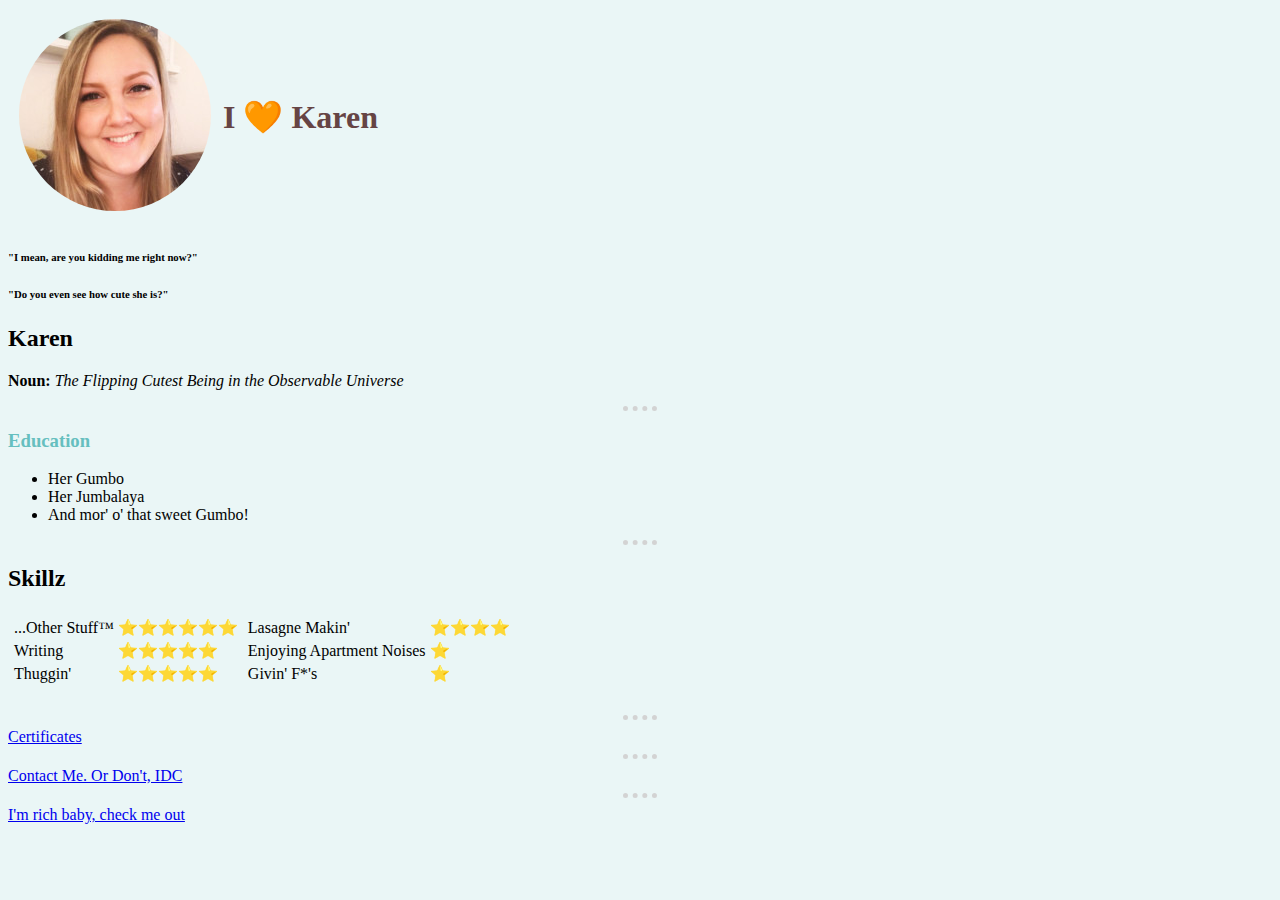
==== index.html @ 260be88f "Edited CSS" ====
<!DOCTYPE html>
<html>
  <head>
    <meta charset="utf-8">
    <title>Facts about she who is cutest </title>
    <link rel="stylesheet" href="/CSS/Styles.css">

  </head>
   <body style="background-color: #EAF6F6;">
    <table cellspacing="10">
     <tr>
       <td><img src="Images\Karen.jpg" alt="Karen cute being"></td>
       <td><h1>I 🧡 Karen</h1></td>
       <!-- <td><img src="images\Karen1.jpg" alt="Karen cute being"></td>
       <td><img src="images\circle-cropped.png" alt="Karen cute being"></td> -->
     </tr>
   </table>

     <h6>"I mean, are you kidding me right now?"</h6>
     <h6>"Do you even see how cute she is?"</h6>
<!--<img src="images\Karen.jpg" alt="Karen cute being"><img src="images\Karen1.jpg" alt="Karen cute being">
    <img src="images\Karen.jpg" alt="Karen cute being"><img src="images\Karen1.jpg" alt="Karen cute being">
    <img src="images\Karen.jpg" alt="Karen cute being"><img src="images\Karen1.jpg" alt="Karen cute being">
    <img src="images\Karen.jpg" alt="Karen cute being"><img src="images\Karen1.jpg" alt="Karen cute being">-->
<!--<h4>Login <input type="email" name=?></h4>-->
    <p>
     <h2> <strong>Karen</strong> </h2>
      <strong> Noun: </strong><em> The Flipping Cutest Being in the Observable Universe</em></p>
    <hr>
    <h3>Education</h3>
     <ul>
      <li>Her Gumbo</li>
      <li>Her Jumbalaya</li>
      <li>And mor' o' that sweet Gumbo!</li>
     </ul>
    <hr>
     <h2>Skillz</h2>

     <table>
       <tr>
         <td>
           <table>
             <tr>
               <td>...Other Stuff™</td>
               <td>⭐⭐⭐⭐⭐⭐</td>
             </tr>
             <tr>
               <td>Writing</td>
               <td>⭐⭐⭐⭐⭐</td>
             </tr>
             <tr>
               <td>Thuggin'</td>
               <td>⭐⭐⭐⭐⭐</td>
             </tr>
           </table>
         </td>
         <td>
           <table>
             <tr>
               <td>Lasagne Makin'</td>
               <td>⭐⭐⭐⭐</td>
             </tr>
             <tr>
               <td>Enjoying Apartment Noises</td>
               <td>⭐</td>
             </tr>
             <tr>
               <td>Givin' F*'s</td>
               <td>⭐</td>
             </tr>
           </table>
         </td>
       </tr>
     </table>
<!--       <p>
         <table>
           <tr>
             <td>...Other Stuff™</td>
             <td>⭐⭐⭐⭐⭐⭐</td>
             <td>Lasagne Makin'</td>
             <td>⭐⭐⭐⭐</td>
           </tr>
           <tr>
             <td>Writing</td>
             <td>⭐⭐⭐⭐⭐</td>
             <td>Enjoying Apartment Noises</td>
             <td>⭐</td>
           </tr>
           <tr>
             <td>Thuggin'</td>
             <td>⭐⭐⭐⭐⭐</td>
             <td>Givin' F*'s</td>
             <td>⭐</td>
           </tr>
         </table>
       </p>
-->
    <br>
    <hr>
    <a target="_blank" href="Certificates.html">Certificates</a>
    <br>
    <hr>
    <a target="_blank" href="Contact Me.html">Contact Me. Or Don't, IDC</a>
    <br>
    <hr>
    <a target="_blank" href="Experience.html">I'm rich baby, check me out</a>
<!--   <h3>Certificates</h3>
    <ol>
      <li>Extra Terrestrial</li>
      <li>Running over green pedestrians</li>
      <li>in a spaceship, while they're <a target="_blank" href="images\Karen.jpg">screaming</a> at me</li>
      <li>lets just be friends!</li>
    </ol>
-->


   </body>
 </html>
---- CSS/Styles.css ----
body {
  background-color: #EAF6F6;
}

h1 {
  color: #644;
}

h3 {
  color: #66BFBF;
}

hr {
  border-style: none;
  border-top-style: dotted;
  border-color: lightgrey;
  border-width: 5px;
  width: 2.75%;
}
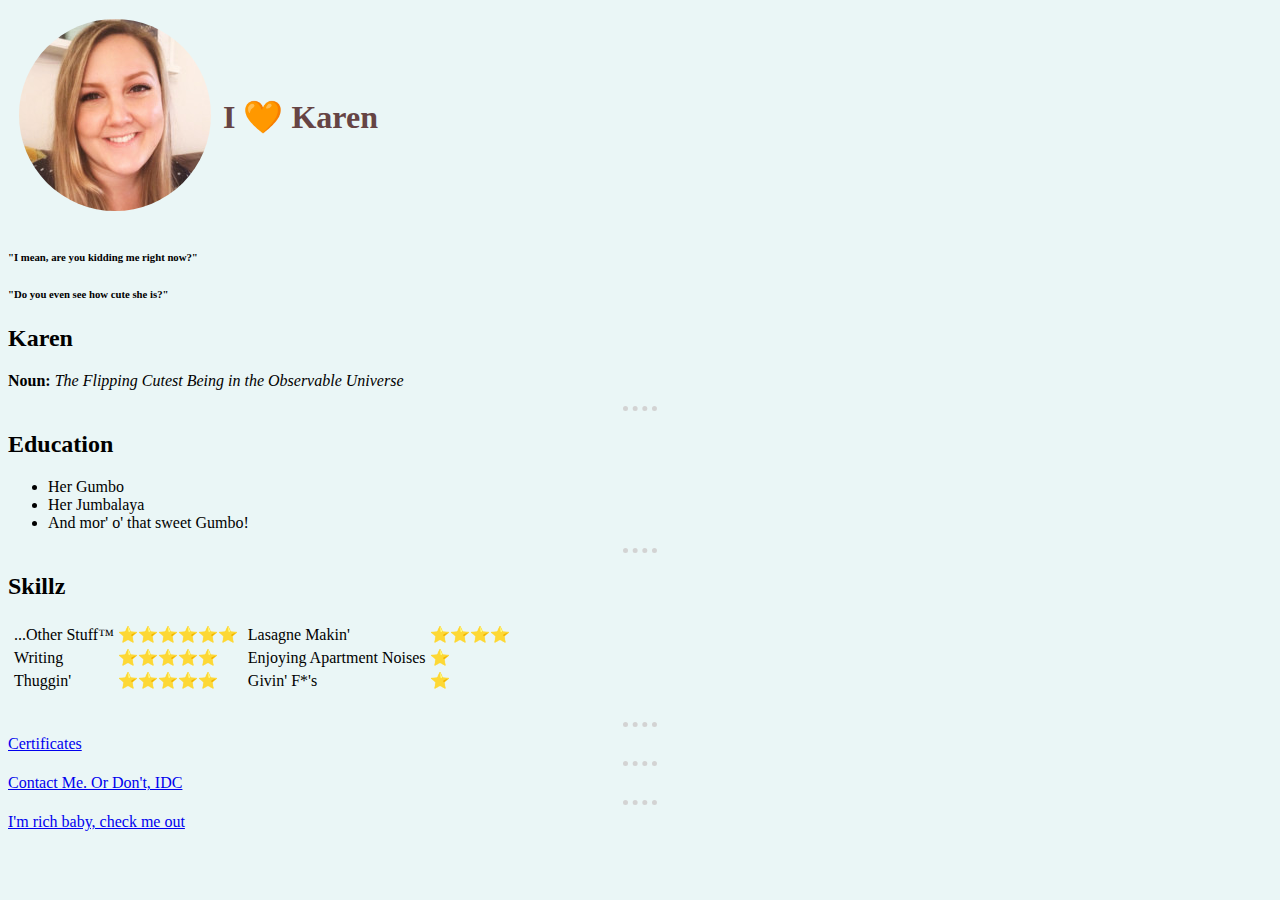
==== commit eb86f843: "edited title" ====
--- a/index.html
+++ b/index.html
@@ -27,7 +27,7 @@
      <h2> <strong>Karen</strong> </h2>
       <strong> Noun: </strong><em> The Flipping Cutest Being in the Observable Universe</em></p>
     <hr>
-    <h3>Education</h3>
+    <h2>Education</h2>
      <ul>
       <li>Her Gumbo</li>
       <li>Her Jumbalaya</li>
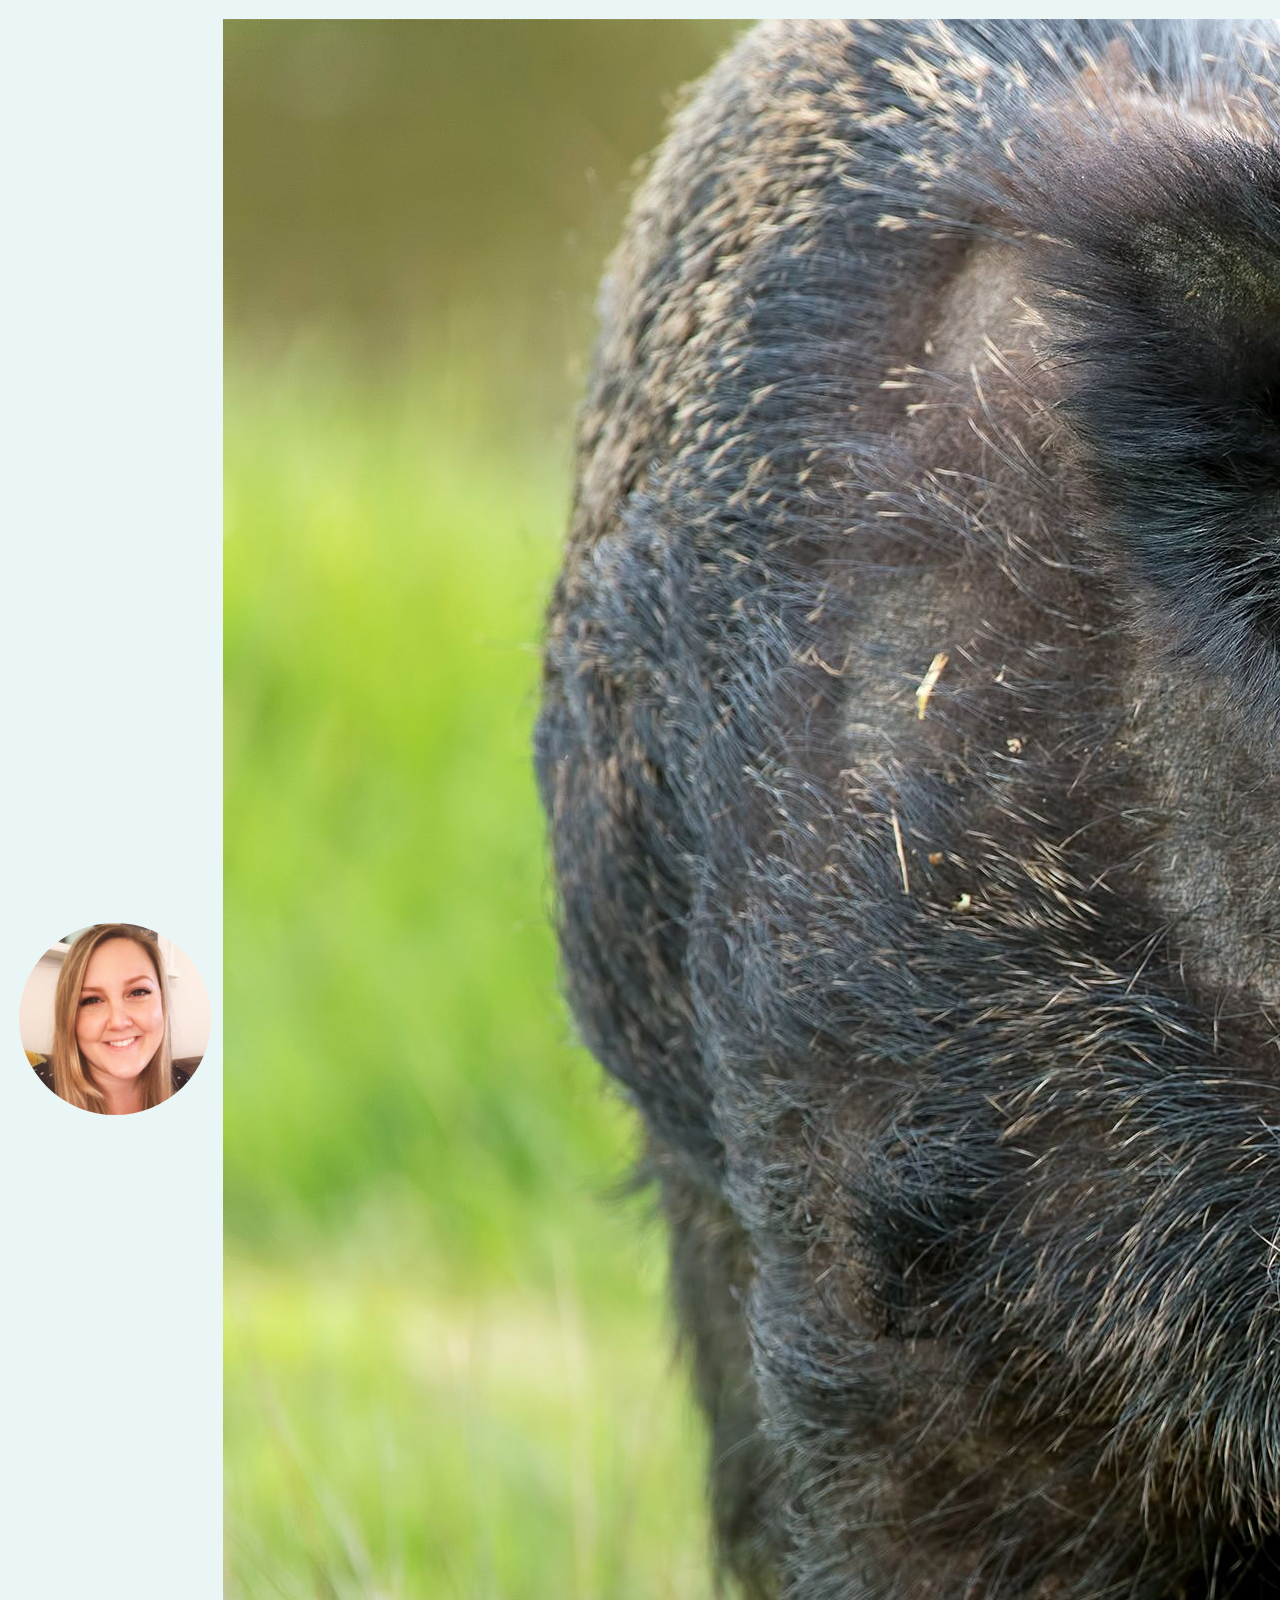
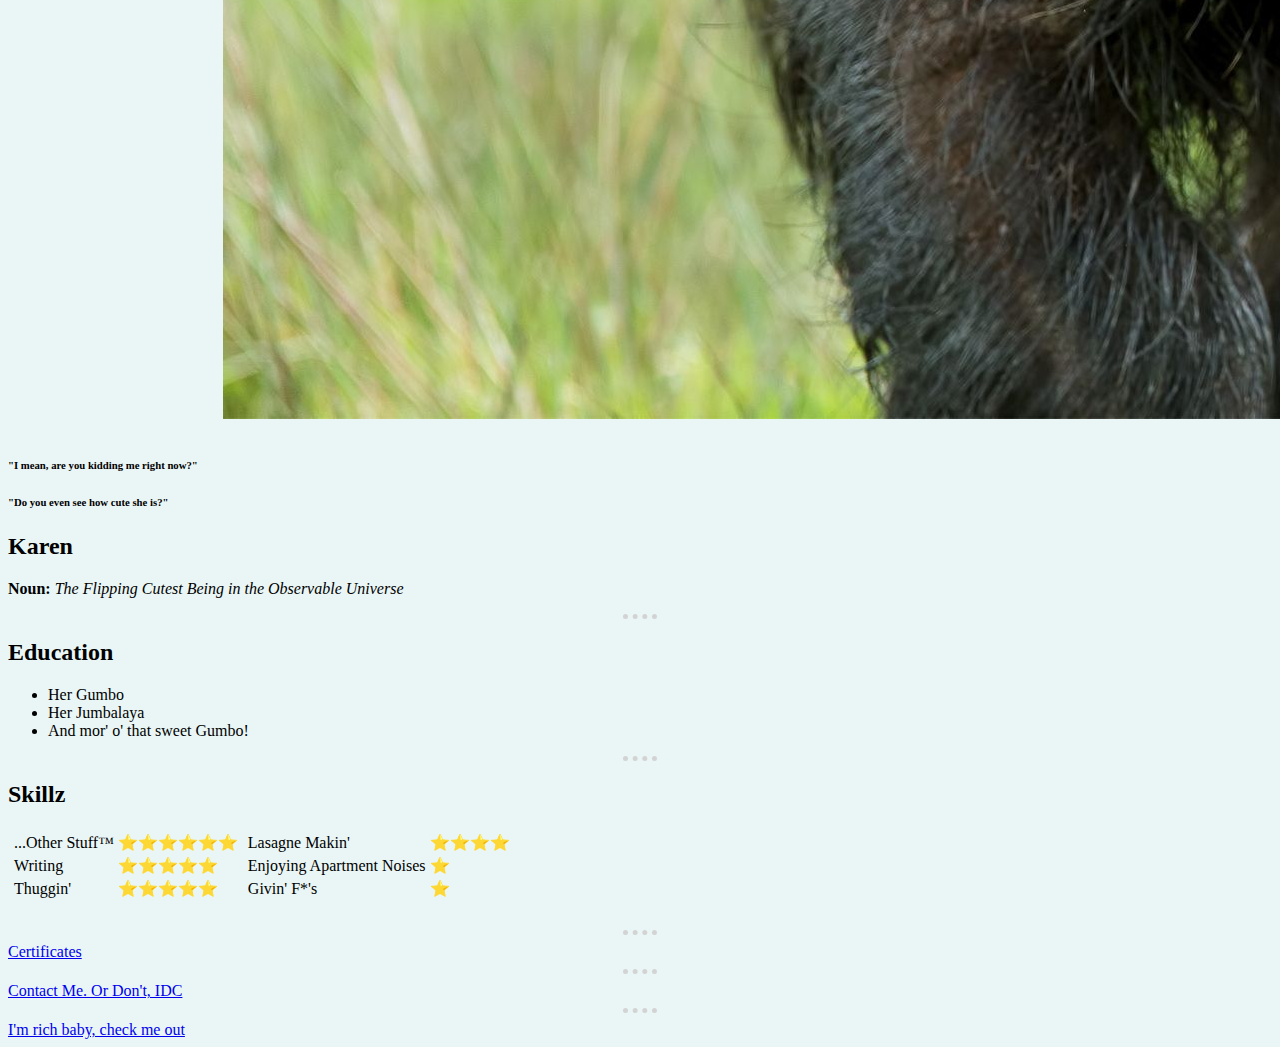
==== commit dbeac978: "Added Ben" ====
--- a/index.html
+++ b/index.html
@@ -10,6 +10,7 @@
     <table cellspacing="10">
      <tr>
        <td><img src="Images\Karen.jpg" alt="Karen cute being"></td>
+       <td><img src="Images\Ben.jpg" alt="Ben being Ben"></td>
        <td><h1>I 🧡 Karen</h1></td>
        <!-- <td><img src="images\Karen1.jpg" alt="Karen cute being"></td>
        <td><img src="images\circle-cropped.png" alt="Karen cute being"></td> -->
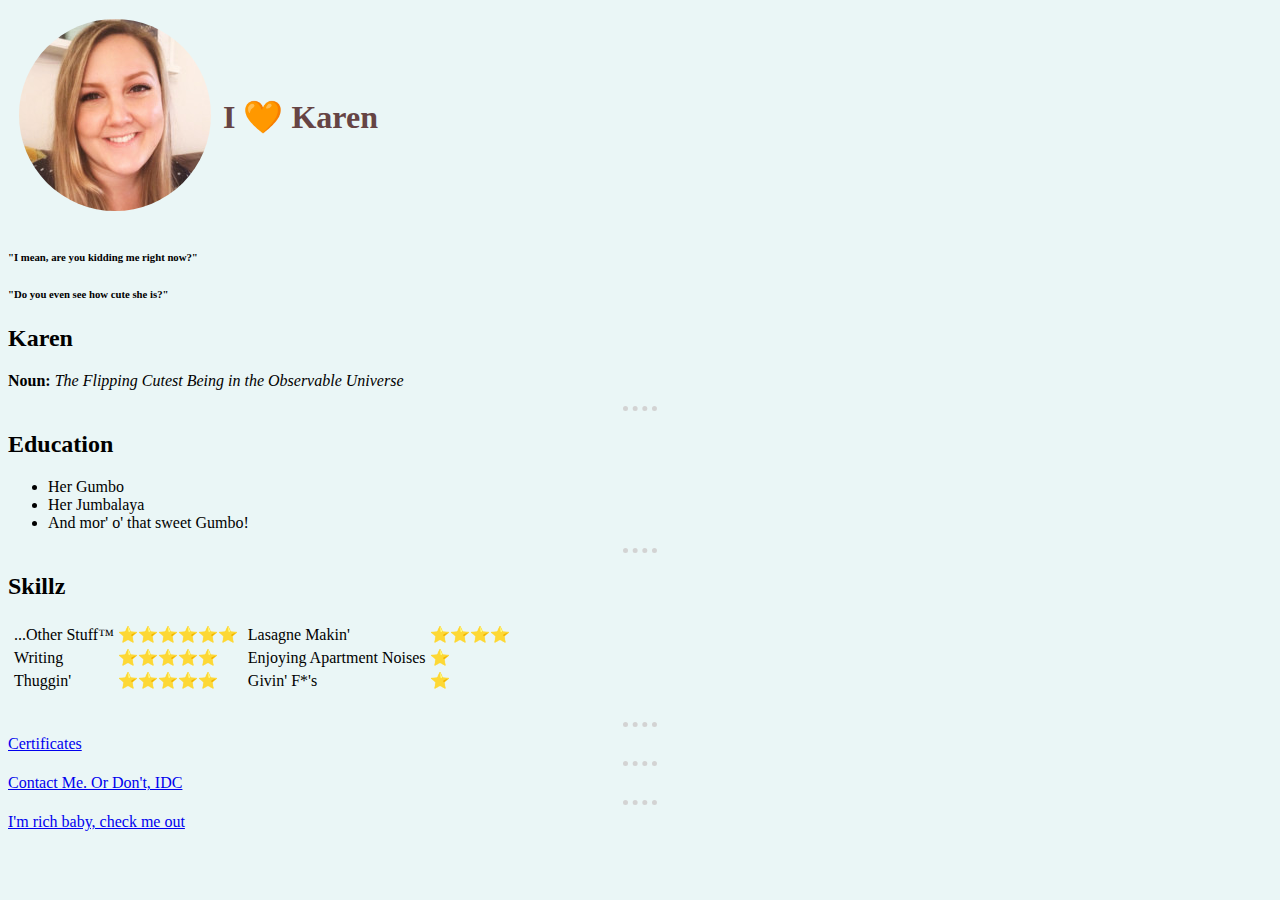
==== commit cbf72842: "Revert "Added Ben"" ====
--- a/index.html
+++ b/index.html
@@ -10,7 +10,6 @@
     <table cellspacing="10">
      <tr>
        <td><img src="Images\Karen.jpg" alt="Karen cute being"></td>
-       <td><img src="Images\Ben.jpg" alt="Ben being Ben"></td>
        <td><h1>I 🧡 Karen</h1></td>
        <!-- <td><img src="images\Karen1.jpg" alt="Karen cute being"></td>
        <td><img src="images\circle-cropped.png" alt="Karen cute being"></td> -->
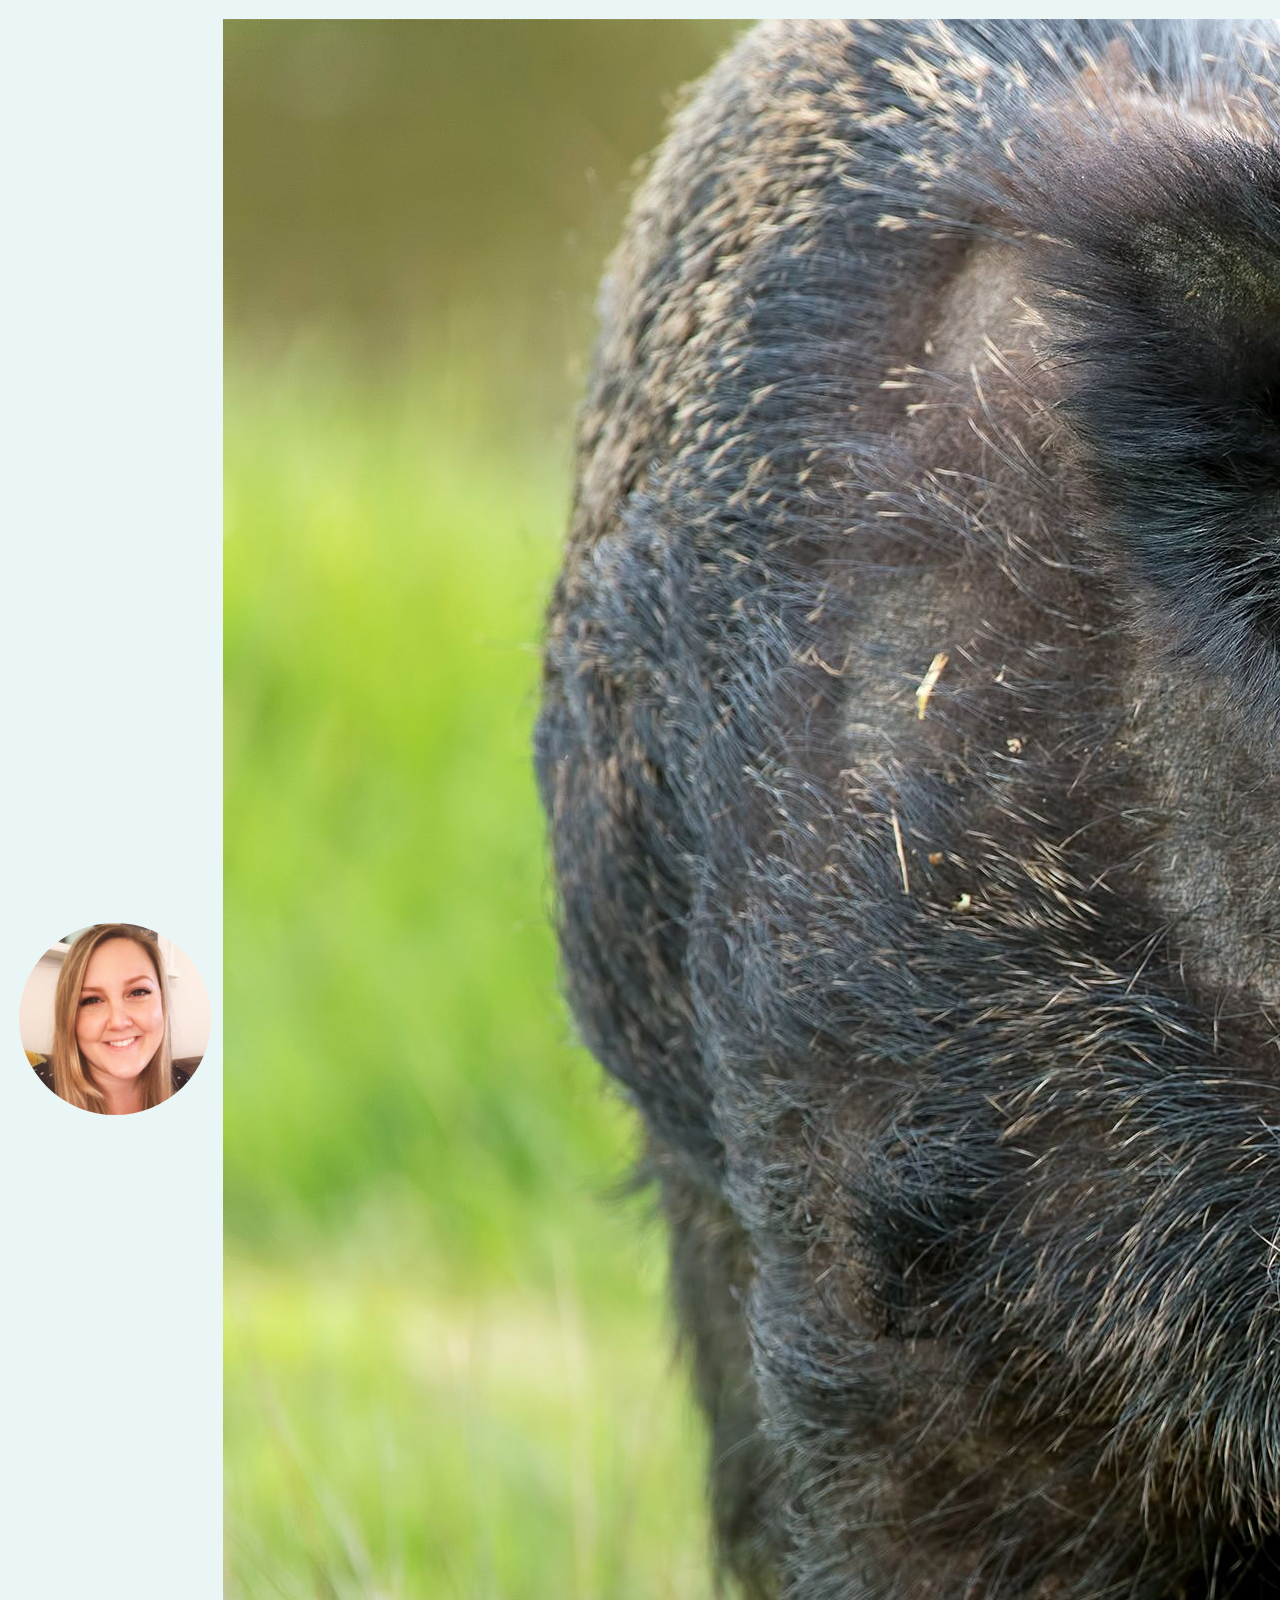
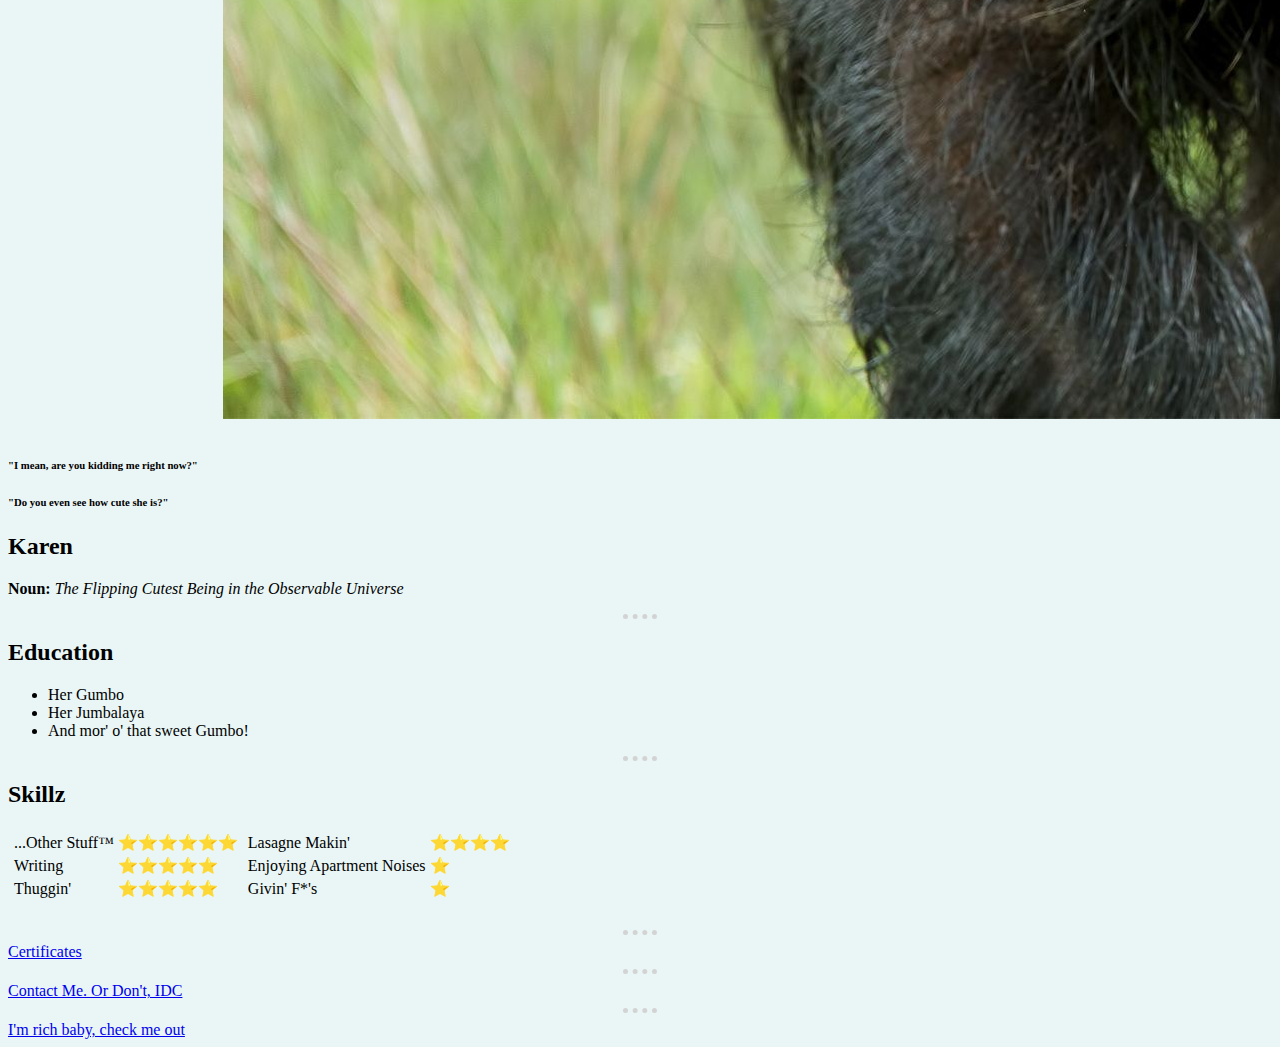
==== commit 8ebe9e50: "Revert "Revert "Added Ben""" ====
--- a/index.html
+++ b/index.html
@@ -10,6 +10,7 @@
     <table cellspacing="10">
      <tr>
        <td><img src="Images\Karen.jpg" alt="Karen cute being"></td>
+       <td><img src="Images\Ben.jpg" alt="Ben being Ben"></td>
        <td><h1>I 🧡 Karen</h1></td>
        <!-- <td><img src="images\Karen1.jpg" alt="Karen cute being"></td>
        <td><img src="images\circle-cropped.png" alt="Karen cute being"></td> -->
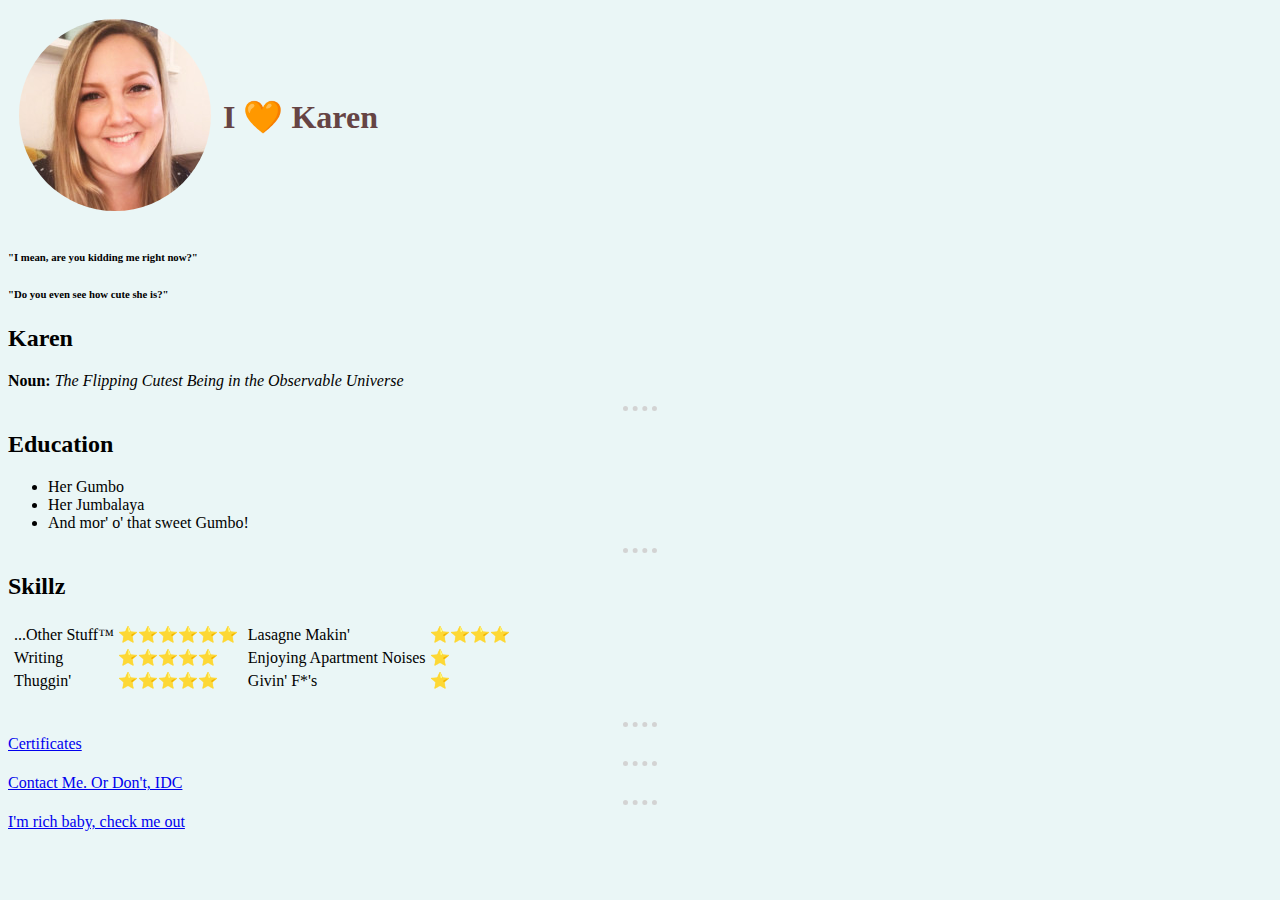
==== commit ee93ca0d: "Updated Stylesheet" ====
--- a/index.html
+++ b/index.html
@@ -10,7 +10,6 @@
     <table cellspacing="10">
      <tr>
        <td><img src="Images\Karen.jpg" alt="Karen cute being"></td>
-       <td><img src="Images\Ben.jpg" alt="Ben being Ben"></td>
        <td><h1>I 🧡 Karen</h1></td>
        <!-- <td><img src="images\Karen1.jpg" alt="Karen cute being"></td>
        <td><img src="images\circle-cropped.png" alt="Karen cute being"></td> -->
